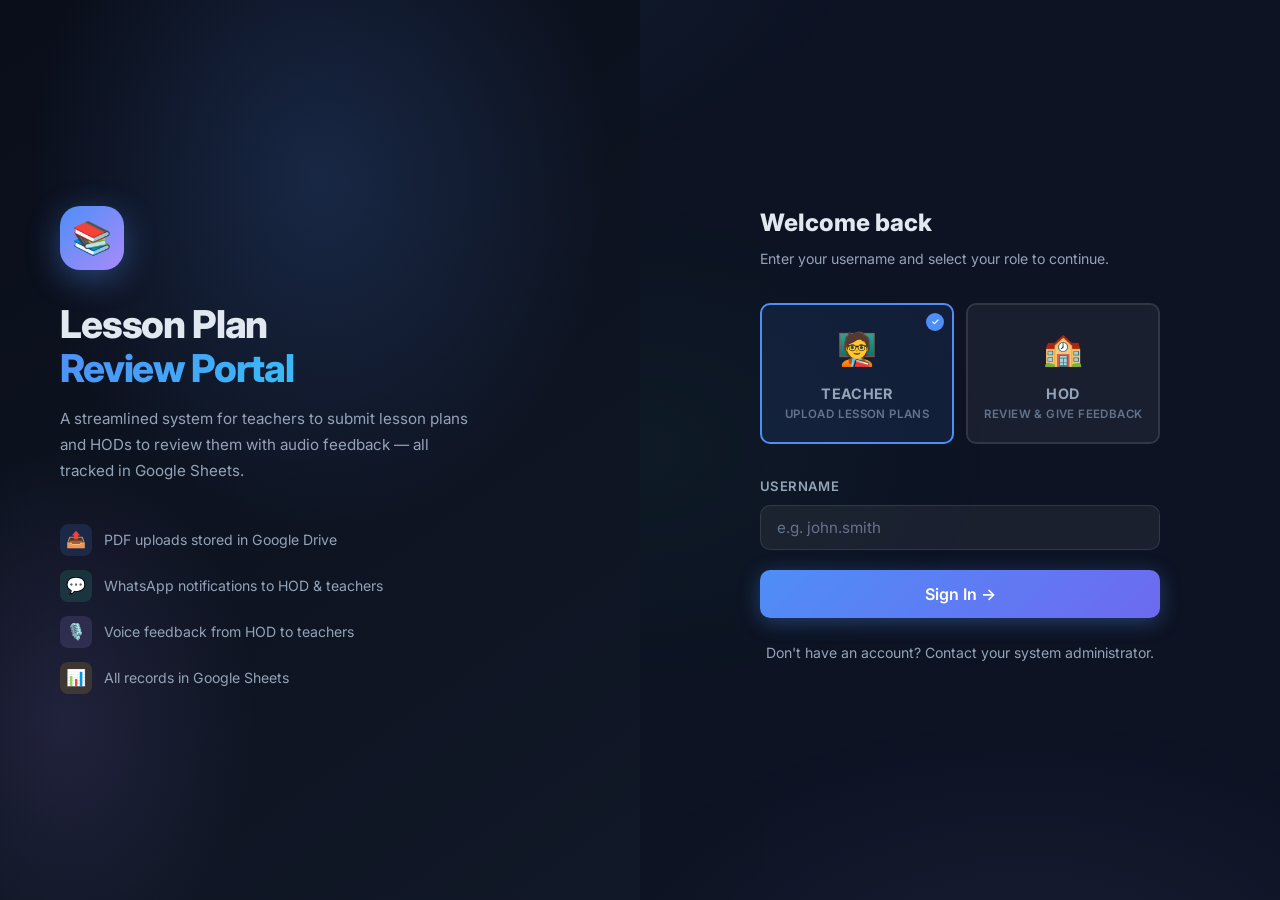
==== hod.html @ 3ec85f83 "initial commit" ====
<!DOCTYPE html>
<html lang="en">

<head>
    <meta charset="UTF-8" />
    <meta name="viewport" content="width=device-width, initial-scale=1.0" />
    <title>Lesson Plan Portal — HOD Dashboard</title>
    <meta name="description" content="HOD dashboard to review teacher lesson plans and record voice/text feedback." />
    <link rel="stylesheet" href="style.css" />
    <style>
        body {
            padding-bottom: 80px;
        }

        .main {
            padding-top: 32px;
        }

        /* Filters */
        .filter-bar {
            display: flex;
            gap: 10px;
            flex-wrap: wrap;
            margin-bottom: 20px;
            align-items: center;
        }

        .filter-btn {
            padding: 6px 18px;
            border-radius: 20px;
            font-size: 0.8rem;
            font-weight: 600;
            border: 1px solid var(--border);
            background: var(--bg-card);
            color: var(--text-secondary);
            cursor: pointer;
            transition: var(--transition);
        }

        .filter-btn:hover,
        .filter-btn.active {
            background: rgba(79, 142, 247, 0.15);
            border-color: var(--accent-blue);
            color: var(--accent-blue);
        }

        .date-filter {
            padding: 6px 12px;
            border-radius: 8px;
            font-size: 0.8rem;
            border: 1px solid var(--border);
            background: rgba(255, 255, 255, 0.06);
            color: var(--text-primary);
            outline: none;
            color-scheme: dark;
        }

        /* Teacher row expand */
        .submission-row {
            cursor: pointer;
        }

        .submission-row:hover td {
            background: rgba(79, 142, 247, 0.05) !important;
        }

        /* Action buttons */
        .actions-cell {
            display: flex;
            gap: 8px;
            align-items: center;
            flex-wrap: wrap;
        }

        .status-inprogress {
            background: rgba(248, 113, 113, 0.12);
            color: var(--accent-red);
            border: 1px solid rgba(248, 113, 113, 0.3);
        }

        /* Modals */
        .modal-overlay {
            position: fixed;
            inset: 0;
            background: rgba(0, 0, 0, 0.7);
            backdrop-filter: blur(8px);
            z-index: 1000;
            display: flex;
            align-items: center;
            justify-content: center;
            padding: 24px;
            animation: fadeInUp 0.2s ease;
            overflow-y: auto;
        }

        .modal-overlay.hidden {
            display: none;
        }

        .modal-box {
            width: 100%;
            max-width: 580px;
            background: #111827;
            border: 1px solid var(--border);
            border-radius: 20px;
            overflow: hidden;
            box-shadow: 0 20px 60px rgba(0, 0, 0, 0.6);
            margin: auto;
        }

        .modal-header {
            padding: 22px 28px;
            border-bottom: 1px solid var(--border);
            display: flex;
            align-items: center;
            justify-content: space-between;
            position: sticky;
            top: 0;
            background: #111827;
            z-index: 2;
        }

        .modal-title {
            font-size: 1rem;
            font-weight: 700;
        }

        .modal-close {
            width: 32px;
            height: 32px;
            border-radius: 8px;
            border: 1px solid var(--border);
            background: transparent;
            color: var(--text-secondary);
            font-size: 1rem;
            cursor: pointer;
            display: flex;
            align-items: center;
            justify-content: center;
            transition: var(--transition);
        }

        .modal-close:hover {
            background: rgba(248, 113, 113, 0.1);
            color: var(--accent-red);
        }

        .modal-body {
            padding: 28px;
            max-height: 70vh;
            overflow-y: auto;
        }

        .modal-footer {
            padding: 16px 28px;
            border-top: 1px solid var(--border);
            display: flex;
            gap: 10px;
            justify-content: flex-end;
            position: sticky;
            bottom: 0;
            background: #111827;
            z-index: 2;
        }

        .teacher-chip {
            display: inline-flex;
            align-items: center;
            gap: 6px;
            font-weight: 600;
            font-size: 0.88rem;
            color: var(--text-primary);
        }

        .teacher-avatar {
            width: 28px;
            height: 28px;
            border-radius: 50%;
            background: linear-gradient(135deg, var(--accent-blue), var(--accent-teal));
            display: inline-flex;
            align-items: center;
            justify-content: center;
            font-size: 0.72rem;
            font-weight: 700;
            color: #fff;
            flex-shrink: 0;
        }

        /* Stats */
        .stats-row {
            display: grid;
            grid-template-columns: repeat(4, 1fr);
            gap: 16px;
            margin-bottom: 28px;
        }

        @media (max-width: 900px) {
            .stats-row {
                grid-template-columns: repeat(2, 1fr);
            }
        }

        @media (max-width: 500px) {
            .stats-row {
                grid-template-columns: 1fr;
            }
        }
    </style>
</head>

<body>

    <!-- ── Navbar ── -->
    <nav class="navbar">
        <div class="navbar-inner">
            <a href="index.html" class="nav-brand">
                <div class="nav-logo">📚</div>
                <div>
                    <div class="nav-title">Lesson Plan Portal</div>
                    <div class="nav-subtitle">HOD Dashboard</div>
                </div>
            </a>
            <div class="nav-user">
                <span id="nav-role" class="nav-badge badge-hod">HOD</span>
                <span id="nav-name" style="font-size:0.88rem; color:var(--text-secondary);"></span>
                <button id="nav-logout" class="nav-logout">Logout</button>
            </div>
        </div>
    </nav>

    <!-- ── Main ── -->
    <div class="container main">

        <div class="page-hero fade-in">
            <h1 class="page-title"><span>HOD</span> Review Dashboard</h1>
            <p class="page-desc">Review lesson plans for your domain, request revisions, or approve files.</p>
        </div>

        <!-- Stats -->
        <div class="stats-row fade-in">
            <div class="stat-card">
                <div class="stat-icon">📄</div>
                <div>
                    <div class="stat-value" id="stat-total">—</div>
                    <div class="stat-label">Total Submissions</div>
                </div>
            </div>
            <div class="stat-card">
                <div class="stat-icon">⏳</div>
                <div>
                    <div class="stat-value" id="stat-pending">—</div>
                    <div class="stat-label">Pending Review</div>
                </div>
            </div>
            <div class="stat-card">
                <div class="stat-icon">🔄</div>
                <div>
                    <div class="stat-value" id="stat-inprogress">—</div>
                    <div class="stat-label">In Progress (Revised)</div>
                </div>
            </div>
            <div class="stat-card">
                <div class="stat-icon">🎓</div>
                <div>
                    <div class="stat-value" id="stat-domain">—</div>
                    <div class="stat-label">Domain filter</div>
                </div>
            </div>
        </div>

        <!-- ── Submissions Table ── -->
        <div class="card fade-in">
            <div class="card-header"
                style="display:flex; align-items:center; justify-content:space-between; flex-wrap:wrap; gap:12px;">
                <div>
                    <div class="card-title">📋 Domain Submissions</div>
                    <div class="card-subtitle">Showing lesson plans from your domain teachers</div>
                </div>
                <div style="display:flex; gap:10px; align-items:center; flex-wrap:wrap;">
                    <input type="text" id="search-input" placeholder="🔍 Search teacher or file…"
                        style="width:200px; padding:8px 14px; font-size:0.85rem;" />
                    <button class="btn btn-secondary btn-sm" id="refresh-btn">🔄 Refresh</button>
                </div>
            </div>

            <!-- Filter bar -->
            <div class="filter-bar">
                <div style="display:flex; gap:8px;">
                    <button class="filter-btn active" data-filter="all">All Status</button>
                    <button class="filter-btn" data-filter="Pending">⏳ Pending</button>
                    <button class="filter-btn" data-filter="In Progress">🔄 In Progress</button>
                    <button class="filter-btn" data-filter="Approved">✅ Approved</button>
                </div>
                <div style="margin-left:auto; display:flex; gap:8px; align-items:center;">
                    <span style="font-size:0.8rem; color:var(--text-muted);">From Date:</span>
                    <input type="date" id="date-filter" class="date-filter" />
                    <button class="btn btn-ghost btn-sm" id="clear-date" style="padding:4px 8px;"
                        title="Clear Date">✕</button>
                </div>
            </div>

            <div class="table-wrap">
                <table id="submissions-table">
                    <thead>
                        <tr>
                            <th>Teacher / Domain</th>
                            <th>File Name</th>
                            <th>Status / Timing</th>
                            <th>Teacher Notes</th>
                            <th>Actions</th>
                        </tr>
                    </thead>
                    <tbody id="submissions-body">
                        <tr>
                            <td colspan="5">
                                <div class="empty-state">
                                    <div class="spinner"></div>
                                </div>
                            </td>
                        </tr>
                    </tbody>
                </table>
            </div>
        </div>

    </div><!-- /container -->

    <!-- ══════════════════════════════════════
       FEEDBACK MODAL
  ══════════════════════════════════════ -->
    <div class="modal-overlay hidden" id="feedback-modal">
        <div class="modal-box">
            <div class="modal-header">
                <div>
                    <div class="modal-title">📝 Give Feedback</div>
                    <div style="font-size:0.75rem; color:var(--text-secondary); margin-top:3px;" id="modal-subtitle">
                        Reviewing: —</div>
                </div>
                <button class="modal-close" id="modal-close">✕</button>
            </div>

            <div class="modal-body">
                <!-- PDF Quick-link -->
                <div id="pdf-link-card"
                    style="display:flex; align-items:center; gap:12px; padding:12px 16px; background:rgba(79,142,247,0.08); border:1px solid rgba(79,142,247,0.2); border-radius:var(--radius-sm); margin-bottom:20px;">
                    <span style="font-size:1.4rem;">📄</span>
                    <div style="flex:1; min-width:0;">
                        <div style="font-weight:600; font-size:0.88rem;" id="modal-filename">—</div>
                        <div style="font-size:0.74rem; color:var(--text-secondary);" id="modal-teacher">—</div>
                    </div>
                    <a id="modal-pdf-link" href="#" target="_blank" class="btn btn-ghost btn-sm">Open PDF 🔗</a>
                </div>

                <!-- Teacher Note Alert -->
                <div id="modal-teachernote-card"
                    style="display:none; padding:14px; background:rgba(52,211,153,0.08); border:1px solid rgba(52,211,153,0.3); border-radius:var(--radius-sm); margin-bottom:20px; font-size:0.85rem;">
                    <strong style="color:var(--accent-green); display:block; margin-bottom:4px;">Teacher's Revision
                        Note:</strong>
                    <span id="modal-teachernote-text" style="color:var(--text-secondary);"></span>
                </div>

                <div class="form-group">
                    <label>1. Review Status</label>
                    <select id="modal-status" style="font-weight:600;">
                        <option value="Approved">✅ Approved (No further action needed)</option>
                        <option value="In Progress">⏳ In Progress (Needs revision/resubmission)</option>
                    </select>
                </div>

                <div class="form-group">
                    <label>2. Text Feedback (Optional)</label>
                    <textarea id="modal-text" rows="4" placeholder="Type your feedback here..."></textarea>
                </div>

                <!-- Recorder -->
                <div class="form-group" style="margin-bottom:0;">
                    <label>3. Voice Feedback (Optional)</label>
                    <div
                        style="padding:20px; border:1px solid var(--border); border-radius:var(--radius-sm); background:rgba(255,255,255,0.02); display:flex; flex-direction:column; align-items:center; gap:12px;">
                        <button class="record-btn" id="record-btn" title="Press to record"
                            style="width:50px; height:50px; font-size:1.2rem;">🎙️</button>
                        <div class="record-timer" id="rec-timer" style="font-size:1.4rem;">00:00</div>
                        <div class="record-status" id="rec-status" style="font-size:0.75rem;">Press to record voice note
                        </div>
                        <div id="audio-preview" style="display:none; width:100%;"><audio id="audio-playback"
                                controls></audio></div>
                    </div>
                </div>
            </div>

            <div class="modal-footer">
                <button class="btn btn-secondary" id="modal-cancel">Cancel</button>
                <button class="btn btn-success" id="submit-feedback-btn">
                    📤 Save & Notify via Email
                </button>
            </div>
        </div>
    </div>

    <script src="app.js"></script>
    <script>
        // ── Auth Guard ──
        const session = Auth.requireAuth('hod');
        if (!session) throw new Error('Unauthorized');
        document.getElementById('stat-domain').textContent = session.domain || 'All';

        // ── State ──
        let allSubmissions = [];
        let activeFilter = 'all';
        let filterDate = '';
        let activeSubmission = null;

        // Recorder State
        let recorder = null;
        let timerInterval = null;
        let recordedBlob = null;
        let recordSecs = 0;

        // ── Load Submissions ──
        async function loadSubmissions() {
            const tbody = document.getElementById('submissions-body');
            tbody.innerHTML = `<tr><td colspan="5"><div class="empty-state"><div class="spinner"></div></div></td></tr>`;
            try {
                const data = await API.getSubmissions();
                allSubmissions = data.submissions || [];
                renderTable();
            } catch (err) {
                tbody.innerHTML = `<tr><td colspan="5"><div class="empty-state">⚠️ Error loading data.</div></td></tr>`;
            }
        }

        function renderTable() {
            const search = document.getElementById('search-input').value.toLowerCase();
            let rows = allSubmissions;

            // Filter by Status
            if (activeFilter !== 'all') rows = rows.filter(r => r.status === activeFilter);

            // Filter by Search
            if (search) {
                rows = rows.filter(r => (r.teacherName || '').toLowerCase().includes(search) || (r.fileName || '').toLowerCase().includes(search));
            }

            // Filter by Date
            if (filterDate) {
                rows = rows.filter(r => r.timestamp && r.timestamp.startsWith(filterDate));
            }

            // Update stats based on all Submissions (unfiltered by text, but yes Domain is already done by server)
            document.getElementById('stat-total').textContent = allSubmissions.length;
            document.getElementById('stat-pending').textContent = allSubmissions.filter(r => r.status === 'Pending').length;
            document.getElementById('stat-inprogress').textContent = allSubmissions.filter(r => r.status === 'In Progress').length;

            const tbody = document.getElementById('submissions-body');
            if (rows.length === 0) {
                tbody.innerHTML = `<tr><td colspan="5"><div class="empty-state">📭 No matching submissions found</div></td></tr>`;
                return;
            }

            tbody.innerHTML = rows.map((r, i) => {
                const initials = (r.teacherName || 'T').split(' ').map(w => w[0]).join('').toUpperCase().slice(0, 2);

                let statusClass = 'status-new';
                if (r.status === 'Approved') statusClass = 'status-reviewed';
                if (r.status === 'In Progress') statusClass = 'status-inprogress';

                const noteText = r.teacherNote ? `📝 <span style="font-style:italic;">"${r.teacherNote}"</span>` : '<span style="-opacity:0.5">—</span>';

                return `
          <tr class="submission-row">
            <td onclick="openFeedbackModal(${JSON.stringify(r).replace(/"/g, '&quot;')})">
              <div class="teacher-chip" style="margin-bottom:4px;">
                <div class="teacher-avatar">${initials}</div>
                <div><div>${r.teacherName || r.teacherUsername}</div><div style="font-size:0.7rem; color:var(--text-muted);">${r.domain || 'All'}</div></div>
              </div>
            </td>
            <td onclick="openFeedbackModal(${JSON.stringify(r).replace(/"/g, '&quot;')})" style="font-weight:500; color:var(--text-primary); max-width:250px; overflow:hidden; text-overflow:ellipsis; white-space:nowrap;" title="${r.fileName}">📄 ${r.fileName || '—'}</td>
            <td onclick="openFeedbackModal(${JSON.stringify(r).replace(/"/g, '&quot;')})">
              <span class="status ${statusClass}" style="margin-bottom:4px;">${r.status || 'Pending'}</span><br/>
              <span style="font-size:0.75rem; color:var(--text-secondary);">${FileUtils.formatDate(r.timestamp)}</span>
            </td>
            <td onclick="openFeedbackModal(${JSON.stringify(r).replace(/"/g, '&quot;')})" style="font-size:0.8rem; color:var(--text-secondary); max-width:250px; overflow:hidden;">
              ${noteText}
            </td>
            <td>
              <div class="actions-cell">
                <a href="${r.driveLink}" target="_blank" class="btn btn-ghost btn-sm" onclick="event.stopPropagation()">PDF 🔗</a>
                <button class="btn btn-secondary btn-sm" onclick="event.stopPropagation(); openFeedbackModal(${JSON.stringify(r).replace(/"/g, '&quot;')})">
                  📝 Feedback
                </button>
                ${r.status === 'In Progress' ? `<button class="btn btn-sm" style="background:rgba(251,191,36,0.15); color:var(--accent-amber); border:1px solid rgba(251,191,36,0.3);" title="Send Reminder Email" onclick="event.stopPropagation(); sendReminder('${r.id}', '${r.teacherUsername}')">🔔 Remind</button>` : ''}
              </div>
            </td>
          </tr>
        `;
            }).join('');
        }

        // ── Filters & Events ──
        document.querySelectorAll('.filter-btn').forEach(btn => {
            btn.addEventListener('click', () => {
                document.querySelectorAll('.filter-btn').forEach(b => b.classList.remove('active'));
                btn.classList.add('active'); activeFilter = btn.dataset.filter; renderTable();
            });
        });

        document.getElementById('search-input').addEventListener('input', renderTable);
        document.getElementById('refresh-btn').addEventListener('click', loadSubmissions);

        document.getElementById('date-filter').addEventListener('change', (e) => { filterDate = e.target.value; renderTable(); });
        document.getElementById('clear-date').addEventListener('click', () => { document.getElementById('date-filter').value = ''; filterDate = ''; renderTable(); });

        // ── Email Reminder ──
        async function sendReminder(subId, teacherUsername) {
            Toast.show('Sending reminder email...', 'info');
            try {
                const res = await API.sendReminderEmail(subId, teacherUsername);
                if (res.success !== false) Toast.show('Reminder sent successfully! ✅', 'success');
                else Toast.show('Failed: ' + res.message, 'error');
            } catch (err) { Toast.show('Error sending reminder.', 'error'); }
        }

        // ══════════════════════════════════════
        //  FEEDBACK MODAL
        // ══════════════════════════════════════
        const fModal = document.getElementById('feedback-modal');

        function openFeedbackModal(submission) {
            activeSubmission = submission;
            resetRecorder();

            document.getElementById('modal-subtitle').textContent = `Teacher: ${submission.teacherName}`;
            document.getElementById('modal-filename').textContent = submission.fileName;
            document.getElementById('modal-teacher').textContent = `Uploaded: ${FileUtils.formatDate(submission.timestamp)}`;

            const noteCard = document.getElementById('modal-teachernote-card');
            if (submission.teacherNote) {
                document.getElementById('modal-teachernote-text').textContent = submission.teacherNote;
                noteCard.style.display = 'block';
            } else {
                noteCard.style.display = 'none';
            }

            document.getElementById('modal-pdf-link').href = submission.driveLink;

            // Pre-fill existing text/status
            document.getElementById('modal-status').value = submission.status === 'Approved' ? 'Approved' : 'In Progress';
            document.getElementById('modal-text').value = submission.textFeedback || '';

            fModal.classList.remove('hidden');
        }

        function closeModal() {
            fModal.classList.add('hidden');
            if (recorder && recorder.isRecording) recorder.stop();
            resetRecorder();
        }

        document.getElementById('modal-close').addEventListener('click', closeModal);
        document.getElementById('modal-cancel').addEventListener('click', closeModal);
        fModal.addEventListener('click', e => { if (e.target === fModal) closeModal(); });

        // ── Recorder Control ──
        const recordBtn = document.getElementById('record-btn');
        const recTimer = document.getElementById('rec-timer');
        const recStatus = document.getElementById('rec-status');
        const audioPreview = document.getElementById('audio-preview');
        const audioPlayback = document.getElementById('audio-playback');

        recordBtn.addEventListener('click', async () => {
            if (!recorder || !recorder.isRecording) {
                try {
                    recorder = new AudioRecorder({
                        onStop: (blob) => {
                            recordedBlob = blob;
                            audioPlayback.src = URL.createObjectURL(blob);
                            audioPreview.style.display = 'block';
                            recStatus.textContent = 'Voice saved. Preview below.';
                        }
                    });
                    await recorder.start();
                    recordBtn.classList.add('recording'); recordBtn.textContent = '⏹️';
                    recStatus.textContent = 'Recording… click to stop.';
                    audioPreview.style.display = 'none'; recordSecs = 0;
                    timerInterval = setInterval(() => {
                        recordSecs++;
                        const mm = String(Math.floor(recordSecs / 60)).padStart(2, '0');
                        const ss = String(recordSecs % 60).padStart(2, '0');
                        recTimer.textContent = `${mm}:${ss}`;
                    }, 1000);
                } catch (err) { Toast.show('Microphone access denied.', 'error'); }
            } else {
                recorder.stop(); clearInterval(timerInterval);
                recordBtn.classList.remove('recording'); recordBtn.textContent = '🎙️';
            }
        });

        function resetRecorder() {
            recorder = null; recordedBlob = null; recordSecs = 0; clearInterval(timerInterval);
            recordBtn.classList.remove('recording'); recordBtn.textContent = '🎙️';
            recTimer.textContent = '00:00'; recStatus.textContent = 'Press to record voice note';
            audioPreview.style.display = 'none'; audioPlayback.src = '';
        }

        // ── Submit Feedback ──
        const submitBtn = document.getElementById('submit-feedback-btn');
        submitBtn.addEventListener('click', async () => {
            if (!activeSubmission) return;
            const status = document.getElementById('modal-status').value;
            const text = document.getElementById('modal-text').value.trim();

            if (!recordedBlob && !text && status !== 'Approved') {
                Toast.show('Please provide text or voice feedback, or Approve it.', 'error');
                return;
            }

            submitBtn.disabled = true; submitBtn.innerHTML = '<span class="spinner"></span> Saving…';

            try {
                const base64Audio = recordedBlob ? await FileUtils.toBase64(recordedBlob) : null;
                await API.submitFeedback(
                    activeSubmission.id || activeSubmission.timestamp,
                    activeSubmission.teacherUsername,
                    text,
                    base64Audio,
                    status
                );
                Toast.show(`Feedback sent to teacher via Email! ✅`, 'success');
                closeModal(); loadSubmissions();
            } catch (err) { Toast.show('Error saving feedback.', 'error'); }

            submitBtn.disabled = false; submitBtn.innerHTML = '📤 Save & Notify via Email';
        });

        // ── Init ──
        loadSubmissions();
    </script>
</body>

</html>
---- style.css ----
/* ═══════════════════════════════════════════════
   Lesson Plan Review System — Global Styles
   Dark Glassmorphism + Modern UI
═══════════════════════════════════════════════ */

@import url('https://fonts.googleapis.com/css2?family=Inter:wght@300;400;500;600;700;800&display=swap');

/* ── CSS Variables ── */
:root {
  --bg-deep:       #0a0e1a;
  --bg-mid:        #0f1629;
  --bg-card:       rgba(255,255,255,0.05);
  --bg-card-hover: rgba(255,255,255,0.08);
  --border:        rgba(255,255,255,0.1);
  --border-active: rgba(99,179,237,0.5);

  --accent-blue:   #4f8ef7;
  --accent-teal:   #38bdf8;
  --accent-green:  #34d399;
  --accent-amber:  #fbbf24;
  --accent-red:    #f87171;
  --accent-purple: #a78bfa;

  --text-primary:  #e2e8f0;
  --text-secondary:#94a3b8;
  --text-muted:    #64748b;

  --radius:        16px;
  --radius-sm:     10px;
  --radius-xs:     6px;
  --shadow:        0 8px 32px rgba(0,0,0,0.4);
  --shadow-glow:   0 0 40px rgba(79,142,247,0.15);
  --transition:    0.25s cubic-bezier(0.4,0,0.2,1);
}

/* ── Reset & Base ── */
*, *::before, *::after { box-sizing: border-box; margin: 0; padding: 0; }

html { font-size: 16px; scroll-behavior: smooth; }

body {
  font-family: 'Inter', system-ui, sans-serif;
  background: var(--bg-deep);
  color: var(--text-primary);
  min-height: 100vh;
  overflow-x: hidden;
  line-height: 1.6;
}

/* ── Animated Background ── */
body::before {
  content: '';
  position: fixed;
  inset: 0;
  background:
    radial-gradient(ellipse 80% 60% at 20% -10%, rgba(79,142,247,0.12) 0%, transparent 60%),
    radial-gradient(ellipse 60% 50% at 80% 110%, rgba(167,139,250,0.08) 0%, transparent 60%),
    radial-gradient(ellipse 40% 40% at 50% 50%,  rgba(52,211,153,0.04) 0%, transparent 70%);
  pointer-events: none;
  z-index: 0;
}

/* ── Layout ── */
.container {
  position: relative;
  z-index: 1;
  max-width: 1200px;
  margin: 0 auto;
  padding: 0 24px;
}

/* ── Navbar ── */
.navbar {
  position: sticky;
  top: 0;
  z-index: 100;
  backdrop-filter: blur(20px);
  -webkit-backdrop-filter: blur(20px);
  background: rgba(10,14,26,0.85);
  border-bottom: 1px solid var(--border);
  padding: 0 24px;
}

.navbar-inner {
  max-width: 1200px;
  margin: 0 auto;
  display: flex;
  align-items: center;
  justify-content: space-between;
  height: 64px;
}

.nav-brand {
  display: flex;
  align-items: center;
  gap: 10px;
  text-decoration: none;
}

.nav-logo {
  width: 36px; height: 36px;
  background: linear-gradient(135deg, var(--accent-blue), var(--accent-purple));
  border-radius: 10px;
  display: flex; align-items: center; justify-content: center;
  font-size: 18px;
  box-shadow: 0 4px 16px rgba(79,142,247,0.3);
}

.nav-title {
  font-size: 1rem;
  font-weight: 700;
  color: var(--text-primary);
  letter-spacing: -0.01em;
}

.nav-subtitle {
  font-size: 0.7rem;
  color: var(--text-muted);
  letter-spacing: 0.05em;
  text-transform: uppercase;
}

.nav-user {
  display: flex;
  align-items: center;
  gap: 12px;
}

.nav-badge {
  padding: 4px 12px;
  border-radius: 20px;
  font-size: 0.72rem;
  font-weight: 600;
  letter-spacing: 0.05em;
  text-transform: uppercase;
}

.badge-teacher { background: rgba(52,211,153,0.15); color: var(--accent-green); border: 1px solid rgba(52,211,153,0.3); }
.badge-hod     { background: rgba(167,139,250,0.15); color: var(--accent-purple); border: 1px solid rgba(167,139,250,0.3); }
.badge-info    { background: rgba(79,142,247,0.15); color: var(--accent-blue); border: 1px solid rgba(79,142,247,0.3); }

.nav-logout {
  padding: 6px 16px;
  background: rgba(248,113,113,0.1);
  border: 1px solid rgba(248,113,113,0.3);
  border-radius: 8px;
  color: var(--accent-red);
  font-size: 0.8rem;
  font-weight: 600;
  cursor: pointer;
  transition: var(--transition);
  text-decoration: none;
}
.nav-logout:hover { background: rgba(248,113,113,0.2); }

/* ── Cards / Glass Panels ── */
.card {
  background: var(--bg-card);
  backdrop-filter: blur(16px);
  -webkit-backdrop-filter: blur(16px);
  border: 1px solid var(--border);
  border-radius: var(--radius);
  padding: 28px;
  transition: var(--transition);
  box-shadow: var(--shadow);
}

.card:hover { background: var(--bg-card-hover); border-color: rgba(255,255,255,0.15); }

.card-sm { padding: 18px; border-radius: var(--radius-sm); }
.card-header { margin-bottom: 20px; }
.card-title { font-size: 1.1rem; font-weight: 700; color: var(--text-primary); }
.card-subtitle { font-size: 0.82rem; color: var(--text-secondary); margin-top: 4px; }

/* ── Buttons ── */
.btn {
  display: inline-flex;
  align-items: center;
  justify-content: center;
  gap: 8px;
  padding: 10px 22px;
  border: none;
  border-radius: var(--radius-sm);
  font-family: inherit;
  font-size: 0.9rem;
  font-weight: 600;
  cursor: pointer;
  transition: var(--transition);
  text-decoration: none;
  white-space: nowrap;
  position: relative;
  overflow: hidden;
}

.btn::after {
  content: '';
  position: absolute;
  inset: 0;
  background: rgba(255,255,255,0);
  transition: var(--transition);
}
.btn:hover::after { background: rgba(255,255,255,0.08); }
.btn:active { transform: scale(0.97); }

.btn-primary {
  background: linear-gradient(135deg, var(--accent-blue), #6d6af0);
  color: #fff;
  box-shadow: 0 4px 20px rgba(79,142,247,0.35);
}
.btn-primary:hover { box-shadow: 0 6px 28px rgba(79,142,247,0.5); transform: translateY(-1px); }

.btn-success {
  background: linear-gradient(135deg, var(--accent-green), #059669);
  color: #fff;
  box-shadow: 0 4px 16px rgba(52,211,153,0.3);
}
.btn-success:hover { box-shadow: 0 6px 24px rgba(52,211,153,0.45); transform: translateY(-1px); }

.btn-danger {
  background: linear-gradient(135deg, var(--accent-red), #dc2626);
  color: #fff;
  box-shadow: 0 4px 16px rgba(248,113,113,0.3);
}

.btn-secondary {
  background: rgba(255,255,255,0.08);
  color: var(--text-primary);
  border: 1px solid var(--border);
}
.btn-secondary:hover { background: rgba(255,255,255,0.12); }

.btn-ghost {
  background: transparent;
  color: var(--accent-blue);
  border: 1px solid rgba(79,142,247,0.4);
}
.btn-ghost:hover { background: rgba(79,142,247,0.1); }

.btn-sm { padding: 6px 14px; font-size: 0.8rem; border-radius: var(--radius-xs); }
.btn-lg { padding: 14px 32px; font-size: 1rem; }
.btn-full { width: 100%; }
.btn:disabled { opacity: 0.45; cursor: not-allowed; transform: none !important; }

/* ── Form Elements ── */
.form-group { margin-bottom: 20px; }

label {
  display: block;
  font-size: 0.82rem;
  font-weight: 600;
  color: var(--text-secondary);
  margin-bottom: 8px;
  letter-spacing: 0.03em;
  text-transform: uppercase;
}

input[type="text"],
input[type="password"],
select,
textarea {
  width: 100%;
  padding: 12px 16px;
  background: rgba(255,255,255,0.06);
  border: 1px solid var(--border);
  border-radius: var(--radius-sm);
  color: var(--text-primary);
  font-family: inherit;
  font-size: 0.95rem;
  transition: var(--transition);
  outline: none;
  appearance: none;
}

input:focus, select:focus, textarea:focus {
  border-color: var(--border-active);
  background: rgba(255,255,255,0.08);
  box-shadow: 0 0 0 3px rgba(79,142,247,0.12);
}

input::placeholder, textarea::placeholder { color: var(--text-muted); }

select option { background: var(--bg-mid); color: var(--text-primary); }

/* ── Drop Zone ── */
.drop-zone {
  border: 2px dashed var(--border);
  border-radius: var(--radius);
  padding: 48px 24px;
  text-align: center;
  cursor: pointer;
  transition: var(--transition);
  position: relative;
}

.drop-zone.drag-over,
.drop-zone:hover {
  border-color: var(--accent-blue);
  background: rgba(79,142,247,0.06);
}

.drop-zone input[type="file"] {
  position: absolute;
  inset: 0;
  opacity: 0;
  cursor: pointer;
  width: 100%;
  height: 100%;
}

.drop-icon { font-size: 3rem; margin-bottom: 12px; }
.drop-text { font-size: 1rem; font-weight: 600; color: var(--text-primary); }
.drop-hint { font-size: 0.8rem; color: var(--text-muted); margin-top: 4px; }

/* ── Table ── */
.table-wrap { overflow-x: auto; border-radius: var(--radius-sm); }

table {
  width: 100%;
  border-collapse: collapse;
  font-size: 0.88rem;
}

thead th {
  padding: 12px 16px;
  text-align: left;
  font-size: 0.72rem;
  font-weight: 700;
  letter-spacing: 0.06em;
  text-transform: uppercase;
  color: var(--text-muted);
  border-bottom: 1px solid var(--border);
  background: rgba(255,255,255,0.02);
}

tbody td {
  padding: 14px 16px;
  border-bottom: 1px solid rgba(255,255,255,0.04);
  color: var(--text-secondary);
  vertical-align: middle;
}

tbody tr:hover td { background: rgba(255,255,255,0.03); color: var(--text-primary); }
tbody tr:last-child td { border-bottom: none; }

/* ── Status Badges ── */
.status {
  display: inline-flex;
  align-items: center;
  gap: 6px;
  padding: 3px 10px;
  border-radius: 20px;
  font-size: 0.72rem;
  font-weight: 700;
  letter-spacing: 0.04em;
  text-transform: uppercase;
}
.status::before { content: ''; width: 6px; height: 6px; border-radius: 50%; display: inline-block; }

.status-pending  { background: rgba(251,191,36,0.12);  color: var(--accent-amber);  border: 1px solid rgba(251,191,36,0.3); }
.status-pending::before  { background: var(--accent-amber); }
.status-reviewed { background: rgba(52,211,153,0.12);  color: var(--accent-green);  border: 1px solid rgba(52,211,153,0.3); }
.status-reviewed::before { background: var(--accent-green); animation: pulse 2s infinite; }
.status-new      { background: rgba(79,142,247,0.12);  color: var(--accent-blue);   border: 1px solid rgba(79,142,247,0.3); }
.status-new::before      { background: var(--accent-blue); animation: pulse 2s infinite; }

/* ── Progress Bar ── */
.progress-wrap { margin: 12px 0; }
.progress-bar {
  height: 6px;
  background: rgba(255,255,255,0.08);
  border-radius: 3px;
  overflow: hidden;
}
.progress-fill {
  height: 100%;
  background: linear-gradient(90deg, var(--accent-blue), var(--accent-teal));
  border-radius: 3px;
  transition: width 0.4s ease;
  width: 0%;
}

/* ── Toast Notifications ── */
#toast-container {
  position: fixed;
  bottom: 24px;
  right: 24px;
  z-index: 9999;
  display: flex;
  flex-direction: column;
  gap: 10px;
}

.toast {
  display: flex;
  align-items: center;
  gap: 12px;
  padding: 14px 20px;
  border-radius: var(--radius-sm);
  font-size: 0.88rem;
  font-weight: 500;
  backdrop-filter: blur(20px);
  border: 1px solid var(--border);
  box-shadow: var(--shadow);
  animation: slideIn 0.3s ease;
  min-width: 280px;
  max-width: 380px;
}

.toast-success { background: rgba(52,211,153,0.15); border-color: rgba(52,211,153,0.4); color: var(--accent-green); }
.toast-error   { background: rgba(248,113,113,0.15); border-color: rgba(248,113,113,0.4); color: var(--accent-red); }
.toast-info    { background: rgba(79,142,247,0.15); border-color: rgba(79,142,247,0.4);  color: var(--accent-blue); }

/* ── Divider ── */
.divider {
  height: 1px;
  background: var(--border);
  margin: 24px 0;
}

/* ── Grid Utilities ── */
.grid-2 { display: grid; grid-template-columns: 1fr 1fr; gap: 20px; }
.grid-3 { display: grid; grid-template-columns: repeat(3,1fr); gap: 20px; }

/* ── Stat Cards ── */
.stat-card {
  padding: 20px 24px;
  background: var(--bg-card);
  border: 1px solid var(--border);
  border-radius: var(--radius);
  display: flex;
  align-items: center;
  gap: 16px;
}
.stat-icon { font-size: 2rem; }
.stat-value { font-size: 1.8rem; font-weight: 800; color: var(--text-primary); }
.stat-label { font-size: 0.78rem; color: var(--text-muted); text-transform: uppercase; letter-spacing: 0.05em; }

/* ── Audio Recorder ── */
.recorder-ui {
  display: flex;
  flex-direction: column;
  align-items: center;
  gap: 20px;
  padding: 32px;
}

.record-btn {
  width: 72px; height: 72px;
  border-radius: 50%;
  border: 3px solid var(--accent-red);
  background: rgba(248,113,113,0.1);
  display: flex; align-items: center; justify-content: center;
  font-size: 1.8rem;
  cursor: pointer;
  transition: var(--transition);
  position: relative;
}

.record-btn.recording {
  background: rgba(248,113,113,0.25);
  box-shadow: 0 0 0 0 rgba(248,113,113,0.5);
  animation: ripple 1.5s infinite;
}

.record-timer { font-size: 2rem; font-weight: 800; font-variant-numeric: tabular-nums; color: var(--text-primary); }
.record-status { font-size: 0.82rem; color: var(--text-secondary); }

audio { width: 100%; border-radius: var(--radius-sm); filter: invert(0.9) hue-rotate(180deg); }

/* ── Spinner ── */
.spinner {
  width: 20px; height: 20px;
  border: 3px solid rgba(255,255,255,0.2);
  border-top-color: #fff;
  border-radius: 50%;
  animation: spin 0.7s linear infinite;
  display: inline-block;
}

/* ── Empty State ── */
.empty-state {
  text-align: center;
  padding: 60px 24px;
  color: var(--text-muted);
}
.empty-icon { font-size: 3rem; margin-bottom: 12px; }
.empty-text { font-size: 1rem; font-weight: 600; color: var(--text-secondary); }
.empty-sub  { font-size: 0.82rem; margin-top: 4px; }

/* ── Page Hero ── */
.page-hero {
  padding: 40px 0 28px;
}
.page-title {
  font-size: 1.8rem;
  font-weight: 800;
  color: var(--text-primary);
  letter-spacing: -0.02em;
}
.page-title span { background: linear-gradient(135deg, var(--accent-blue), var(--accent-teal)); -webkit-background-clip: text; -webkit-text-fill-color: transparent; }
.page-desc { font-size: 0.9rem; color: var(--text-secondary); margin-top: 6px; }

/* ── Scrollbar ── */
::-webkit-scrollbar { width: 6px; height: 6px; }
::-webkit-scrollbar-track { background: transparent; }
::-webkit-scrollbar-thumb { background: rgba(255,255,255,0.15); border-radius: 3px; }
::-webkit-scrollbar-thumb:hover { background: rgba(255,255,255,0.25); }

/* ── Animations ── */
@keyframes slideIn {
  from { transform: translateX(100%); opacity: 0; }
  to   { transform: translateX(0);    opacity: 1; }
}

@keyframes spin {
  to { transform: rotate(360deg); }
}

@keyframes pulse {
  0%, 100% { opacity: 1; }
  50%       { opacity: 0.4; }
}

@keyframes ripple {
  0%   { box-shadow: 0 0 0 0   rgba(248,113,113,0.4); }
  70%  { box-shadow: 0 0 0 20px rgba(248,113,113,0);   }
  100% { box-shadow: 0 0 0 0   rgba(248,113,113,0);   }
}

@keyframes fadeInUp {
  from { opacity: 0; transform: translateY(20px); }
  to   { opacity: 1; transform: translateY(0); }
}

.fade-in { animation: fadeInUp 0.5s ease both; }

/* ── Responsive ── */
@media (max-width: 768px) {
  .grid-2, .grid-3 { grid-template-columns: 1fr; }
  .page-title { font-size: 1.4rem; }
  .card { padding: 20px; }
  .navbar-inner { padding: 0; }
  .nav-title { display: none; }
}
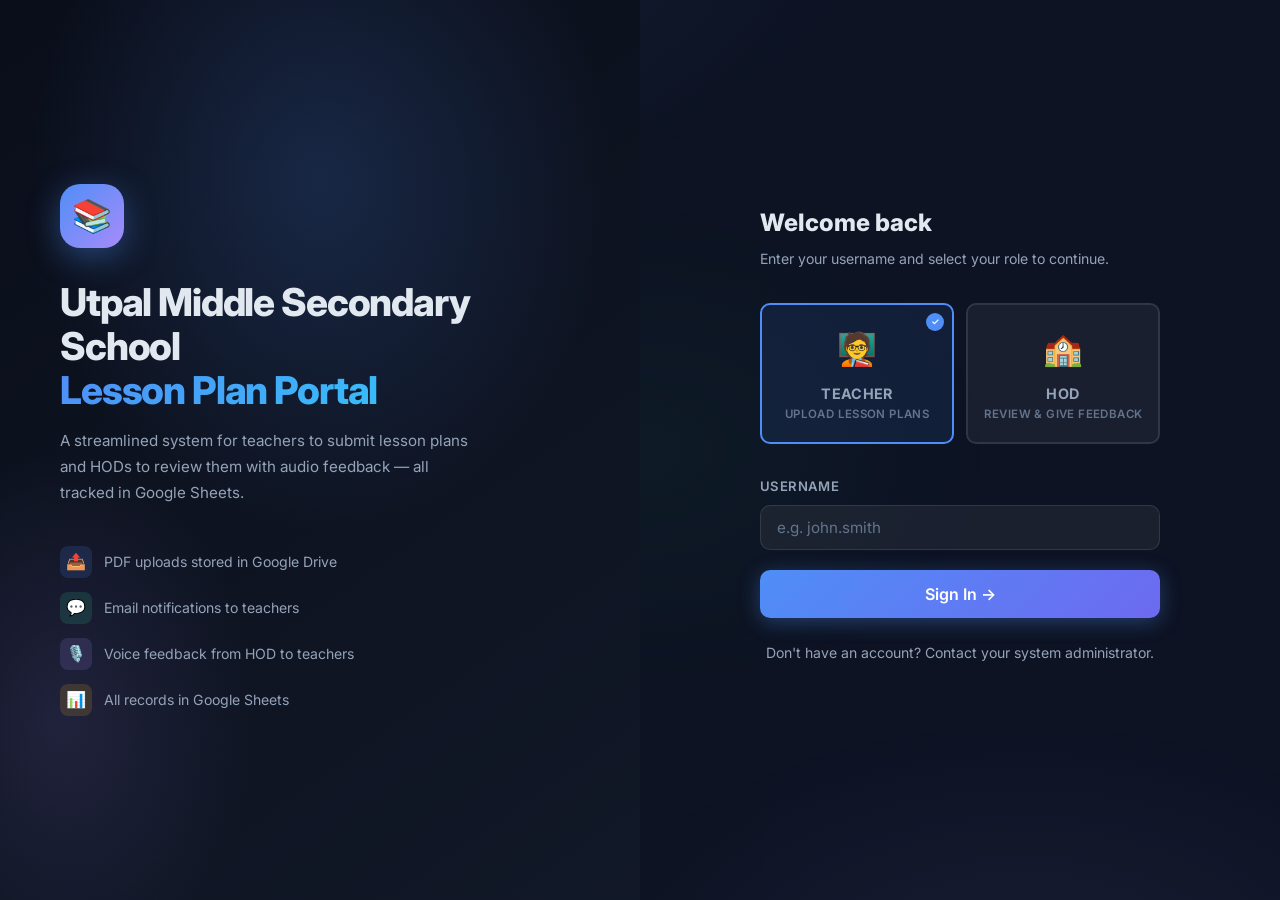
==== commit d89be4df: "teacher able to uploade the docx file" ====
--- a/hod.html
+++ b/hod.html
@@ -348,7 +348,7 @@
                         <div style="font-weight:600; font-size:0.88rem;" id="modal-filename">—</div>
                         <div style="font-size:0.74rem; color:var(--text-secondary);" id="modal-teacher">—</div>
                     </div>
-                    <a id="modal-pdf-link" href="#" target="_blank" class="btn btn-ghost btn-sm">Open PDF 🔗</a>
+                    <a id="modal-pdf-link" href="#" target="_blank" class="btn btn-ghost btn-sm">Open File 🔗</a>
                 </div>
 
                 <!-- Teacher Note Alert -->
@@ -423,10 +423,19 @@
             try {
                 const data = await API.getSubmissions();
                 allSubmissions = data.submissions || [];
+                console.log("Submissions loaded:", allSubmissions);
                 renderTable();
             } catch (err) {
                 tbody.innerHTML = `<tr><td colspan="5"><div class="empty-state">⚠️ Error loading data.</div></td></tr>`;
             }
+        }
+
+        function getFileIcon(filename) {
+            const ext = (filename || '').split('.').pop().toLowerCase();
+            if (ext === 'pdf') return '📕';
+            if (['doc', 'docx'].includes(ext)) return '📘';
+            if (['ppt', 'pptx'].includes(ext)) return '📙';
+            return '📄';
         }
 
         function renderTable() {
@@ -474,7 +483,7 @@
                 <div><div>${r.teacherName || r.teacherUsername}</div><div style="font-size:0.7rem; color:var(--text-muted);">${r.domain || 'All'}</div></div>
               </div>
             </td>
-            <td onclick="openFeedbackModal(${JSON.stringify(r).replace(/"/g, '&quot;')})" style="font-weight:500; color:var(--text-primary); max-width:250px; overflow:hidden; text-overflow:ellipsis; white-space:nowrap;" title="${r.fileName}">📄 ${r.fileName || '—'}</td>
+            <td onclick="openFeedbackModal(${JSON.stringify(r).replace(/"/g, '&quot;')})" style="font-weight:500; color:var(--text-primary); max-width:250px; overflow:hidden; text-overflow:ellipsis; white-space:nowrap;" title="${r.fileName}">${getFileIcon(r.fileName)} ${r.fileName || '—'}</td>
             <td onclick="openFeedbackModal(${JSON.stringify(r).replace(/"/g, '&quot;')})">
               <span class="status ${statusClass}" style="margin-bottom:4px;">${r.status || 'Pending'}</span><br/>
               <span style="font-size:0.75rem; color:var(--text-secondary);">${FileUtils.formatDate(r.timestamp)}</span>
@@ -484,7 +493,10 @@
             </td>
             <td>
               <div class="actions-cell">
-                <a href="${r.driveLink}" target="_blank" class="btn btn-ghost btn-sm" onclick="event.stopPropagation()">PDF 🔗</a>
+                <a href="${r.driveLink}" target="_blank" class="btn btn-ghost btn-sm" onclick="event.stopPropagation()">File 🔗</a>
+                <button class="btn btn-ghost btn-sm" title="Open Teacher's Drive Folder" onclick="event.stopPropagation(); openTeacherFolder('${(r.teacherName || '').replace(/'/g, "\\'")}')">
+                  📂 Folder
+                </button>
                 <button class="btn btn-secondary btn-sm" onclick="event.stopPropagation(); openFeedbackModal(${JSON.stringify(r).replace(/"/g, '&quot;')})">
                   📝 Feedback
                 </button>
@@ -520,6 +532,19 @@
             } catch (err) { Toast.show('Error sending reminder.', 'error'); }
         }
 
+        // ── Open Teacher Folder ──
+        async function openTeacherFolder(teacherName) {
+            Toast.show('Loading folder link...', 'info');
+            try {
+                const res = await API.getTeacherFolderUrl(teacherName);
+                if (res.success && res.url) {
+                    window.open(res.url, '_blank');
+                } else {
+                    Toast.show('Folder not found yet.', 'error');
+                }
+            } catch (err) { Toast.show('Error loading folder link.', 'error'); }
+        }
+
         // ══════════════════════════════════════
         //  FEEDBACK MODAL
         // ══════════════════════════════════════
@@ -531,6 +556,7 @@
 
             document.getElementById('modal-subtitle').textContent = `Teacher: ${submission.teacherName}`;
             document.getElementById('modal-filename').textContent = submission.fileName;
+            document.getElementById('pdf-link-card').querySelector('span').textContent = getFileIcon(submission.fileName);
             document.getElementById('modal-teacher').textContent = `Uploaded: ${FileUtils.formatDate(submission.timestamp)}`;
 
             const noteCard = document.getElementById('modal-teachernote-card');
--- a/style.css
+++ b/style.css
@@ -7,36 +7,45 @@
 
 /* ── CSS Variables ── */
 :root {
-  --bg-deep:       #0a0e1a;
-  --bg-mid:        #0f1629;
-  --bg-card:       rgba(255,255,255,0.05);
-  --bg-card-hover: rgba(255,255,255,0.08);
-  --border:        rgba(255,255,255,0.1);
-  --border-active: rgba(99,179,237,0.5);
-
-  --accent-blue:   #4f8ef7;
-  --accent-teal:   #38bdf8;
-  --accent-green:  #34d399;
-  --accent-amber:  #fbbf24;
-  --accent-red:    #f87171;
+  --bg-deep: #0a0e1a;
+  --bg-mid: #0f1629;
+  --bg-card: rgba(255, 255, 255, 0.05);
+  --bg-card-hover: rgba(255, 255, 255, 0.08);
+  --border: rgba(255, 255, 255, 0.1);
+  --border-active: rgba(99, 179, 237, 0.5);
+
+  --accent-blue: #4f8ef7;
+  --accent-teal: #38bdf8;
+  --accent-green: #34d399;
+  --accent-amber: #fbbf24;
+  --accent-red: #f87171;
   --accent-purple: #a78bfa;
 
-  --text-primary:  #e2e8f0;
-  --text-secondary:#94a3b8;
-  --text-muted:    #64748b;
-
-  --radius:        16px;
-  --radius-sm:     10px;
-  --radius-xs:     6px;
-  --shadow:        0 8px 32px rgba(0,0,0,0.4);
-  --shadow-glow:   0 0 40px rgba(79,142,247,0.15);
-  --transition:    0.25s cubic-bezier(0.4,0,0.2,1);
+  --text-primary: #e2e8f0;
+  --text-secondary: #94a3b8;
+  --text-muted: #64748b;
+
+  --radius: 16px;
+  --radius-sm: 10px;
+  --radius-xs: 6px;
+  --shadow: 0 8px 32px rgba(0, 0, 0, 0.4);
+  --shadow-glow: 0 0 40px rgba(79, 142, 247, 0.15);
+  --transition: 0.25s cubic-bezier(0.4, 0, 0.2, 1);
 }
 
 /* ── Reset & Base ── */
-*, *::before, *::after { box-sizing: border-box; margin: 0; padding: 0; }
-
-html { font-size: 16px; scroll-behavior: smooth; }
+*,
+*::before,
+*::after {
+  box-sizing: border-box;
+  margin: 0;
+  padding: 0;
+}
+
+html {
+  font-size: 16px;
+  scroll-behavior: smooth;
+}
 
 body {
   font-family: 'Inter', system-ui, sans-serif;
@@ -53,9 +62,9 @@
   position: fixed;
   inset: 0;
   background:
-    radial-gradient(ellipse 80% 60% at 20% -10%, rgba(79,142,247,0.12) 0%, transparent 60%),
-    radial-gradient(ellipse 60% 50% at 80% 110%, rgba(167,139,250,0.08) 0%, transparent 60%),
-    radial-gradient(ellipse 40% 40% at 50% 50%,  rgba(52,211,153,0.04) 0%, transparent 70%);
+    radial-gradient(ellipse 80% 60% at 20% -10%, rgba(79, 142, 247, 0.12) 0%, transparent 60%),
+    radial-gradient(ellipse 60% 50% at 80% 110%, rgba(167, 139, 250, 0.08) 0%, transparent 60%),
+    radial-gradient(ellipse 40% 40% at 50% 50%, rgba(52, 211, 153, 0.04) 0%, transparent 70%);
   pointer-events: none;
   z-index: 0;
 }
@@ -76,7 +85,7 @@
   z-index: 100;
   backdrop-filter: blur(20px);
   -webkit-backdrop-filter: blur(20px);
-  background: rgba(10,14,26,0.85);
+  background: rgba(10, 14, 26, 0.85);
   border-bottom: 1px solid var(--border);
   padding: 0 24px;
 }
@@ -98,12 +107,15 @@
 }
 
 .nav-logo {
-  width: 36px; height: 36px;
+  width: 36px;
+  height: 36px;
   background: linear-gradient(135deg, var(--accent-blue), var(--accent-purple));
   border-radius: 10px;
-  display: flex; align-items: center; justify-content: center;
+  display: flex;
+  align-items: center;
+  justify-content: center;
   font-size: 18px;
-  box-shadow: 0 4px 16px rgba(79,142,247,0.3);
+  box-shadow: 0 4px 16px rgba(79, 142, 247, 0.3);
 }
 
 .nav-title {
@@ -135,14 +147,28 @@
   text-transform: uppercase;
 }
 
-.badge-teacher { background: rgba(52,211,153,0.15); color: var(--accent-green); border: 1px solid rgba(52,211,153,0.3); }
-.badge-hod     { background: rgba(167,139,250,0.15); color: var(--accent-purple); border: 1px solid rgba(167,139,250,0.3); }
-.badge-info    { background: rgba(79,142,247,0.15); color: var(--accent-blue); border: 1px solid rgba(79,142,247,0.3); }
+.badge-teacher {
+  background: rgba(52, 211, 153, 0.15);
+  color: var(--accent-green);
+  border: 1px solid rgba(52, 211, 153, 0.3);
+}
+
+.badge-hod {
+  background: rgba(167, 139, 250, 0.15);
+  color: var(--accent-purple);
+  border: 1px solid rgba(167, 139, 250, 0.3);
+}
+
+.badge-info {
+  background: rgba(79, 142, 247, 0.15);
+  color: var(--accent-blue);
+  border: 1px solid rgba(79, 142, 247, 0.3);
+}
 
 .nav-logout {
   padding: 6px 16px;
-  background: rgba(248,113,113,0.1);
-  border: 1px solid rgba(248,113,113,0.3);
+  background: rgba(248, 113, 113, 0.1);
+  border: 1px solid rgba(248, 113, 113, 0.3);
   border-radius: 8px;
   color: var(--accent-red);
   font-size: 0.8rem;
@@ -151,7 +177,10 @@
   transition: var(--transition);
   text-decoration: none;
 }
-.nav-logout:hover { background: rgba(248,113,113,0.2); }
+
+.nav-logout:hover {
+  background: rgba(248, 113, 113, 0.2);
+}
 
 /* ── Cards / Glass Panels ── */
 .card {
@@ -165,12 +194,31 @@
   box-shadow: var(--shadow);
 }
 
-.card:hover { background: var(--bg-card-hover); border-color: rgba(255,255,255,0.15); }
-
-.card-sm { padding: 18px; border-radius: var(--radius-sm); }
-.card-header { margin-bottom: 20px; }
-.card-title { font-size: 1.1rem; font-weight: 700; color: var(--text-primary); }
-.card-subtitle { font-size: 0.82rem; color: var(--text-secondary); margin-top: 4px; }
+.card:hover {
+  background: var(--bg-card-hover);
+  border-color: rgba(255, 255, 255, 0.15);
+}
+
+.card-sm {
+  padding: 18px;
+  border-radius: var(--radius-sm);
+}
+
+.card-header {
+  margin-bottom: 20px;
+}
+
+.card-title {
+  font-size: 1.1rem;
+  font-weight: 700;
+  color: var(--text-primary);
+}
+
+.card-subtitle {
+  font-size: 0.82rem;
+  color: var(--text-secondary);
+  margin-top: 4px;
+}
 
 /* ── Buttons ── */
 .btn {
@@ -196,53 +244,91 @@
   content: '';
   position: absolute;
   inset: 0;
-  background: rgba(255,255,255,0);
+  background: rgba(255, 255, 255, 0);
   transition: var(--transition);
 }
-.btn:hover::after { background: rgba(255,255,255,0.08); }
-.btn:active { transform: scale(0.97); }
+
+.btn:hover::after {
+  background: rgba(255, 255, 255, 0.08);
+}
+
+.btn:active {
+  transform: scale(0.97);
+}
 
 .btn-primary {
   background: linear-gradient(135deg, var(--accent-blue), #6d6af0);
   color: #fff;
-  box-shadow: 0 4px 20px rgba(79,142,247,0.35);
-}
-.btn-primary:hover { box-shadow: 0 6px 28px rgba(79,142,247,0.5); transform: translateY(-1px); }
+  box-shadow: 0 4px 20px rgba(79, 142, 247, 0.35);
+}
+
+.btn-primary:hover {
+  box-shadow: 0 6px 28px rgba(79, 142, 247, 0.5);
+  transform: translateY(-1px);
+}
 
 .btn-success {
   background: linear-gradient(135deg, var(--accent-green), #059669);
   color: #fff;
-  box-shadow: 0 4px 16px rgba(52,211,153,0.3);
-}
-.btn-success:hover { box-shadow: 0 6px 24px rgba(52,211,153,0.45); transform: translateY(-1px); }
+  box-shadow: 0 4px 16px rgba(52, 211, 153, 0.3);
+}
+
+.btn-success:hover {
+  box-shadow: 0 6px 24px rgba(52, 211, 153, 0.45);
+  transform: translateY(-1px);
+}
 
 .btn-danger {
   background: linear-gradient(135deg, var(--accent-red), #dc2626);
   color: #fff;
-  box-shadow: 0 4px 16px rgba(248,113,113,0.3);
+  box-shadow: 0 4px 16px rgba(248, 113, 113, 0.3);
 }
 
 .btn-secondary {
-  background: rgba(255,255,255,0.08);
+  background: rgba(255, 255, 255, 0.08);
   color: var(--text-primary);
   border: 1px solid var(--border);
 }
-.btn-secondary:hover { background: rgba(255,255,255,0.12); }
+
+.btn-secondary:hover {
+  background: rgba(255, 255, 255, 0.12);
+}
 
 .btn-ghost {
   background: transparent;
   color: var(--accent-blue);
-  border: 1px solid rgba(79,142,247,0.4);
-}
-.btn-ghost:hover { background: rgba(79,142,247,0.1); }
-
-.btn-sm { padding: 6px 14px; font-size: 0.8rem; border-radius: var(--radius-xs); }
-.btn-lg { padding: 14px 32px; font-size: 1rem; }
-.btn-full { width: 100%; }
-.btn:disabled { opacity: 0.45; cursor: not-allowed; transform: none !important; }
+  border: 1px solid rgba(79, 142, 247, 0.4);
+}
+
+.btn-ghost:hover {
+  background: rgba(79, 142, 247, 0.1);
+}
+
+.btn-sm {
+  padding: 6px 14px;
+  font-size: 0.8rem;
+  border-radius: var(--radius-xs);
+}
+
+.btn-lg {
+  padding: 14px 32px;
+  font-size: 1rem;
+}
+
+.btn-full {
+  width: 100%;
+}
+
+.btn:disabled {
+  opacity: 0.45;
+  cursor: not-allowed;
+  transform: none !important;
+}
 
 /* ── Form Elements ── */
-.form-group { margin-bottom: 20px; }
+.form-group {
+  margin-bottom: 20px;
+}
 
 label {
   display: block;
@@ -260,7 +346,7 @@
 textarea {
   width: 100%;
   padding: 12px 16px;
-  background: rgba(255,255,255,0.06);
+  background: rgba(255, 255, 255, 0.06);
   border: 1px solid var(--border);
   border-radius: var(--radius-sm);
   color: var(--text-primary);
@@ -271,15 +357,23 @@
   appearance: none;
 }
 
-input:focus, select:focus, textarea:focus {
+input:focus,
+select:focus,
+textarea:focus {
   border-color: var(--border-active);
-  background: rgba(255,255,255,0.08);
-  box-shadow: 0 0 0 3px rgba(79,142,247,0.12);
-}
-
-input::placeholder, textarea::placeholder { color: var(--text-muted); }
-
-select option { background: var(--bg-mid); color: var(--text-primary); }
+  background: rgba(255, 255, 255, 0.08);
+  box-shadow: 0 0 0 3px rgba(79, 142, 247, 0.12);
+}
+
+input::placeholder,
+textarea::placeholder {
+  color: var(--text-muted);
+}
+
+select option {
+  background: var(--bg-mid);
+  color: var(--text-primary);
+}
 
 /* ── Drop Zone ── */
 .drop-zone {
@@ -295,7 +389,7 @@
 .drop-zone.drag-over,
 .drop-zone:hover {
   border-color: var(--accent-blue);
-  background: rgba(79,142,247,0.06);
+  background: rgba(79, 142, 247, 0.06);
 }
 
 .drop-zone input[type="file"] {
@@ -307,12 +401,28 @@
   height: 100%;
 }
 
-.drop-icon { font-size: 3rem; margin-bottom: 12px; }
-.drop-text { font-size: 1rem; font-weight: 600; color: var(--text-primary); }
-.drop-hint { font-size: 0.8rem; color: var(--text-muted); margin-top: 4px; }
+.drop-icon {
+  font-size: 3rem;
+  margin-bottom: 12px;
+}
+
+.drop-text {
+  font-size: 1rem;
+  font-weight: 600;
+  color: var(--text-primary);
+}
+
+.drop-hint {
+  font-size: 0.8rem;
+  color: var(--text-muted);
+  margin-top: 4px;
+}
 
 /* ── Table ── */
-.table-wrap { overflow-x: auto; border-radius: var(--radius-sm); }
+.table-wrap {
+  overflow-x: auto;
+  border-radius: var(--radius-sm);
+}
 
 table {
   width: 100%;
@@ -329,18 +439,24 @@
   text-transform: uppercase;
   color: var(--text-muted);
   border-bottom: 1px solid var(--border);
-  background: rgba(255,255,255,0.02);
+  background: rgba(255, 255, 255, 0.02);
 }
 
 tbody td {
   padding: 14px 16px;
-  border-bottom: 1px solid rgba(255,255,255,0.04);
+  border-bottom: 1px solid rgba(255, 255, 255, 0.04);
   color: var(--text-secondary);
   vertical-align: middle;
 }
 
-tbody tr:hover td { background: rgba(255,255,255,0.03); color: var(--text-primary); }
-tbody tr:last-child td { border-bottom: none; }
+tbody tr:hover td {
+  background: rgba(255, 255, 255, 0.03);
+  color: var(--text-primary);
+}
+
+tbody tr:last-child td {
+  border-bottom: none;
+}
 
 /* ── Status Badges ── */
 .status {
@@ -354,23 +470,59 @@
   letter-spacing: 0.04em;
   text-transform: uppercase;
 }
-.status::before { content: ''; width: 6px; height: 6px; border-radius: 50%; display: inline-block; }
-
-.status-pending  { background: rgba(251,191,36,0.12);  color: var(--accent-amber);  border: 1px solid rgba(251,191,36,0.3); }
-.status-pending::before  { background: var(--accent-amber); }
-.status-reviewed { background: rgba(52,211,153,0.12);  color: var(--accent-green);  border: 1px solid rgba(52,211,153,0.3); }
-.status-reviewed::before { background: var(--accent-green); animation: pulse 2s infinite; }
-.status-new      { background: rgba(79,142,247,0.12);  color: var(--accent-blue);   border: 1px solid rgba(79,142,247,0.3); }
-.status-new::before      { background: var(--accent-blue); animation: pulse 2s infinite; }
+
+.status::before {
+  content: '';
+  width: 6px;
+  height: 6px;
+  border-radius: 50%;
+  display: inline-block;
+}
+
+.status-pending {
+  background: rgba(251, 191, 36, 0.12);
+  color: var(--accent-amber);
+  border: 1px solid rgba(251, 191, 36, 0.3);
+}
+
+.status-pending::before {
+  background: var(--accent-amber);
+}
+
+.status-reviewed {
+  background: rgba(52, 211, 153, 0.12);
+  color: var(--accent-green);
+  border: 1px solid rgba(52, 211, 153, 0.3);
+}
+
+.status-reviewed::before {
+  background: var(--accent-green);
+  animation: pulse 2s infinite;
+}
+
+.status-new {
+  background: rgba(79, 142, 247, 0.12);
+  color: var(--accent-blue);
+  border: 1px solid rgba(79, 142, 247, 0.3);
+}
+
+.status-new::before {
+  background: var(--accent-blue);
+  animation: pulse 2s infinite;
+}
 
 /* ── Progress Bar ── */
-.progress-wrap { margin: 12px 0; }
+.progress-wrap {
+  margin: 12px 0;
+}
+
 .progress-bar {
   height: 6px;
-  background: rgba(255,255,255,0.08);
+  background: rgba(255, 255, 255, 0.08);
   border-radius: 3px;
   overflow: hidden;
 }
+
 .progress-fill {
   height: 100%;
   background: linear-gradient(90deg, var(--accent-blue), var(--accent-teal));
@@ -406,9 +558,23 @@
   max-width: 380px;
 }
 
-.toast-success { background: rgba(52,211,153,0.15); border-color: rgba(52,211,153,0.4); color: var(--accent-green); }
-.toast-error   { background: rgba(248,113,113,0.15); border-color: rgba(248,113,113,0.4); color: var(--accent-red); }
-.toast-info    { background: rgba(79,142,247,0.15); border-color: rgba(79,142,247,0.4);  color: var(--accent-blue); }
+.toast-success {
+  background: rgba(52, 211, 153, 0.15);
+  border-color: rgba(52, 211, 153, 0.4);
+  color: var(--accent-green);
+}
+
+.toast-error {
+  background: rgba(248, 113, 113, 0.15);
+  border-color: rgba(248, 113, 113, 0.4);
+  color: var(--accent-red);
+}
+
+.toast-info {
+  background: rgba(79, 142, 247, 0.15);
+  border-color: rgba(79, 142, 247, 0.4);
+  color: var(--accent-blue);
+}
 
 /* ── Divider ── */
 .divider {
@@ -418,8 +584,17 @@
 }
 
 /* ── Grid Utilities ── */
-.grid-2 { display: grid; grid-template-columns: 1fr 1fr; gap: 20px; }
-.grid-3 { display: grid; grid-template-columns: repeat(3,1fr); gap: 20px; }
+.grid-2 {
+  display: grid;
+  grid-template-columns: 1fr 1fr;
+  gap: 20px;
+}
+
+.grid-3 {
+  display: grid;
+  grid-template-columns: repeat(3, 1fr);
+  gap: 20px;
+}
 
 /* ── Stat Cards ── */
 .stat-card {
@@ -431,9 +606,23 @@
   align-items: center;
   gap: 16px;
 }
-.stat-icon { font-size: 2rem; }
-.stat-value { font-size: 1.8rem; font-weight: 800; color: var(--text-primary); }
-.stat-label { font-size: 0.78rem; color: var(--text-muted); text-transform: uppercase; letter-spacing: 0.05em; }
+
+.stat-icon {
+  font-size: 2rem;
+}
+
+.stat-value {
+  font-size: 1.8rem;
+  font-weight: 800;
+  color: var(--text-primary);
+}
+
+.stat-label {
+  font-size: 0.78rem;
+  color: var(--text-muted);
+  text-transform: uppercase;
+  letter-spacing: 0.05em;
+}
 
 /* ── Audio Recorder ── */
 .recorder-ui {
@@ -445,11 +634,14 @@
 }
 
 .record-btn {
-  width: 72px; height: 72px;
+  width: 72px;
+  height: 72px;
   border-radius: 50%;
   border: 3px solid var(--accent-red);
-  background: rgba(248,113,113,0.1);
-  display: flex; align-items: center; justify-content: center;
+  background: rgba(248, 113, 113, 0.1);
+  display: flex;
+  align-items: center;
+  justify-content: center;
   font-size: 1.8rem;
   cursor: pointer;
   transition: var(--transition);
@@ -457,20 +649,34 @@
 }
 
 .record-btn.recording {
-  background: rgba(248,113,113,0.25);
-  box-shadow: 0 0 0 0 rgba(248,113,113,0.5);
+  background: rgba(248, 113, 113, 0.25);
+  box-shadow: 0 0 0 0 rgba(248, 113, 113, 0.5);
   animation: ripple 1.5s infinite;
 }
 
-.record-timer { font-size: 2rem; font-weight: 800; font-variant-numeric: tabular-nums; color: var(--text-primary); }
-.record-status { font-size: 0.82rem; color: var(--text-secondary); }
-
-audio { width: 100%; border-radius: var(--radius-sm); filter: invert(0.9) hue-rotate(180deg); }
+.record-timer {
+  font-size: 2rem;
+  font-weight: 800;
+  font-variant-numeric: tabular-nums;
+  color: var(--text-primary);
+}
+
+.record-status {
+  font-size: 0.82rem;
+  color: var(--text-secondary);
+}
+
+audio {
+  width: 100%;
+  border-radius: var(--radius-sm);
+  filter: invert(0.9) hue-rotate(180deg);
+}
 
 /* ── Spinner ── */
 .spinner {
-  width: 20px; height: 20px;
-  border: 3px solid rgba(255,255,255,0.2);
+  width: 20px;
+  height: 20px;
+  border: 3px solid rgba(255, 255, 255, 0.2);
   border-top-color: #fff;
   border-radius: 50%;
   animation: spin 0.7s linear infinite;
@@ -483,62 +689,149 @@
   padding: 60px 24px;
   color: var(--text-muted);
 }
-.empty-icon { font-size: 3rem; margin-bottom: 12px; }
-.empty-text { font-size: 1rem; font-weight: 600; color: var(--text-secondary); }
-.empty-sub  { font-size: 0.82rem; margin-top: 4px; }
+
+.empty-icon {
+  font-size: 3rem;
+  margin-bottom: 12px;
+}
+
+.empty-text {
+  font-size: 1rem;
+  font-weight: 600;
+  color: var(--text-secondary);
+}
+
+.empty-sub {
+  font-size: 0.82rem;
+  margin-top: 4px;
+}
 
 /* ── Page Hero ── */
 .page-hero {
   padding: 40px 0 28px;
 }
+
 .page-title {
   font-size: 1.8rem;
   font-weight: 800;
   color: var(--text-primary);
   letter-spacing: -0.02em;
 }
-.page-title span { background: linear-gradient(135deg, var(--accent-blue), var(--accent-teal)); -webkit-background-clip: text; -webkit-text-fill-color: transparent; }
-.page-desc { font-size: 0.9rem; color: var(--text-secondary); margin-top: 6px; }
+
+.page-title span {
+  background: linear-gradient(135deg, var(--accent-blue), var(--accent-teal));
+  -webkit-background-clip: text;
+  background-clip: text;
+  -webkit-text-fill-color: transparent;
+}
+
+.page-desc {
+  font-size: 0.9rem;
+  color: var(--text-secondary);
+  margin-top: 6px;
+}
 
 /* ── Scrollbar ── */
-::-webkit-scrollbar { width: 6px; height: 6px; }
-::-webkit-scrollbar-track { background: transparent; }
-::-webkit-scrollbar-thumb { background: rgba(255,255,255,0.15); border-radius: 3px; }
-::-webkit-scrollbar-thumb:hover { background: rgba(255,255,255,0.25); }
+::-webkit-scrollbar {
+  width: 6px;
+  height: 6px;
+}
+
+::-webkit-scrollbar-track {
+  background: transparent;
+}
+
+::-webkit-scrollbar-thumb {
+  background: rgba(255, 255, 255, 0.15);
+  border-radius: 3px;
+}
+
+::-webkit-scrollbar-thumb:hover {
+  background: rgba(255, 255, 255, 0.25);
+}
 
 /* ── Animations ── */
 @keyframes slideIn {
-  from { transform: translateX(100%); opacity: 0; }
-  to   { transform: translateX(0);    opacity: 1; }
+  from {
+    transform: translateX(100%);
+    opacity: 0;
+  }
+
+  to {
+    transform: translateX(0);
+    opacity: 1;
+  }
 }
 
 @keyframes spin {
-  to { transform: rotate(360deg); }
+  to {
+    transform: rotate(360deg);
+  }
 }
 
 @keyframes pulse {
-  0%, 100% { opacity: 1; }
-  50%       { opacity: 0.4; }
+
+  0%,
+  100% {
+    opacity: 1;
+  }
+
+  50% {
+    opacity: 0.4;
+  }
 }
 
 @keyframes ripple {
-  0%   { box-shadow: 0 0 0 0   rgba(248,113,113,0.4); }
-  70%  { box-shadow: 0 0 0 20px rgba(248,113,113,0);   }
-  100% { box-shadow: 0 0 0 0   rgba(248,113,113,0);   }
+  0% {
+    box-shadow: 0 0 0 0 rgba(248, 113, 113, 0.4);
+  }
+
+  70% {
+    box-shadow: 0 0 0 20px rgba(248, 113, 113, 0);
+  }
+
+  100% {
+    box-shadow: 0 0 0 0 rgba(248, 113, 113, 0);
+  }
 }
 
 @keyframes fadeInUp {
-  from { opacity: 0; transform: translateY(20px); }
-  to   { opacity: 1; transform: translateY(0); }
-}
-
-.fade-in { animation: fadeInUp 0.5s ease both; }
+  from {
+    opacity: 0;
+    transform: translateY(20px);
+  }
+
+  to {
+    opacity: 1;
+    transform: translateY(0);
+  }
+}
+
+.fade-in {
+  animation: fadeInUp 0.5s ease both;
+}
 
 /* ── Responsive ── */
 @media (max-width: 768px) {
-  .grid-2, .grid-3 { grid-template-columns: 1fr; }
-  .page-title { font-size: 1.4rem; }
-  .card { padding: 20px; }
-  .navbar-inner { padding: 0; }
-  .nav-title { display: none; }
-}
+
+  .grid-2,
+  .grid-3 {
+    grid-template-columns: 1fr;
+  }
+
+  .page-title {
+    font-size: 1.4rem;
+  }
+
+  .card {
+    padding: 20px;
+  }
+
+  .navbar-inner {
+    padding: 0;
+  }
+
+  .nav-title {
+    display: none;
+  }
+}
